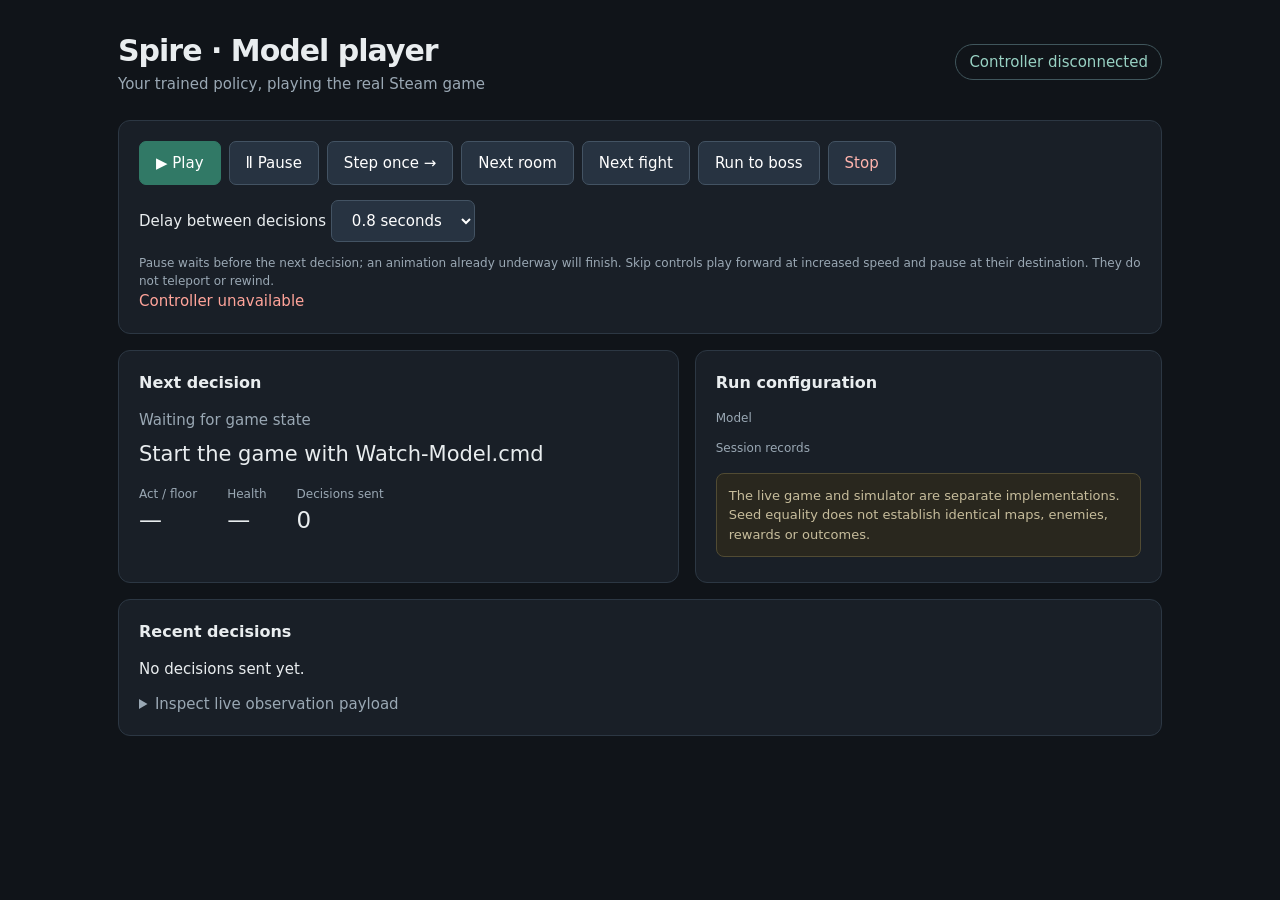
==== sts2_env/watch/watch.html @ 0602003b "Add real-game watch mode and bridge fixes for game v0.107.1 WatchSession applies the configured seed" ====
<!doctype html>
<html lang="en"><head><meta charset="utf-8"><meta name="viewport" content="width=device-width,initial-scale=1"><title>Spire · Model player</title>
<style>
:root{color-scheme:dark;font:15px/1.5 system-ui;background:#101419;color:#e9edef}*{box-sizing:border-box}body{margin:0;padding:28px;max-width:1100px;margin:auto}h1{font-size:30px;letter-spacing:-1px;margin:0}h2{font-size:16px;margin:0 0 14px}.sub{color:#9aa8b4}header{display:flex;align-items:center;justify-content:space-between;margin-bottom:24px}.badge{border:1px solid #40565c;padding:6px 13px;border-radius:30px;color:#98d1c3}.panel{background:#191f27;border:1px solid #2c3743;border-radius:12px;padding:20px;margin:16px 0}.buttons{display:flex;gap:8px;flex-wrap:wrap}button,select{font:inherit;padding:10px 16px;border:1px solid #435363;border-radius:7px;background:#273341;color:#fff;cursor:pointer}button:hover{background:#35475a}button.primary{background:#317966;border-color:#317966}button.danger{color:#ffb4ad}button:disabled{opacity:.4;cursor:default}.grid{display:grid;grid-template-columns:1.2fr 1fr;gap:16px}.value{font-size:23px}.metrics{display:flex;gap:30px;margin-top:14px}.small{font-size:12px;color:#9aa8b4}.note{font-size:13px;color:#c7bd9c;background:#29271e;border:1px solid #514b33;border-radius:8px;padding:12px;margin-top:16px}.action{font-size:21px;margin:8px 0}.bar{background:#293642;height:7px;border-radius:4px;margin-top:5px}.bar span{display:block;background:#78bba9;height:100%;border-radius:4px}.option{margin-bottom:14px}.row{display:flex;justify-content:space-between;gap:12px}.path{overflow-wrap:anywhere;font-family:ui-monospace,monospace;font-size:12px}.history{max-height:280px;overflow:auto}.entry{padding:10px 0;border-bottom:1px solid #303a45}.error{color:#ffa49a;white-space:pre-wrap}details{margin-top:12px}pre{overflow:auto;max-height:240px;font-size:12px}@media(max-width:700px){body{padding:16px}.grid{grid-template-columns:1fr}.metrics{gap:15px}}
</style></head><body>
<header><div><h1>Spire · Model player</h1><div class="sub">Your trained policy, playing the real Steam game</div></div><div class="badge" id="status">Connecting…</div></header>
<div class="panel"><div class="buttons"><button class="primary" data-action="play">▶ Play</button><button data-action="pause">Ⅱ Pause</button><button data-action="step">Step once →</button><button data-action="next_room">Next room</button><button data-action="next_combat">Next fight</button><button data-action="boss">Run to boss</button><button class="danger" data-action="stop">Stop</button></div>
<div style="margin-top:15px"><label for="delay">Delay between decisions </label><select id="delay"><option value="0">No delay</option><option value="0.4">0.4 seconds</option><option value="0.8" selected>0.8 seconds</option><option value="1.5">1.5 seconds</option><option value="3">3 seconds</option></select></div>
<div class="small" style="margin-top:12px">Pause waits before the next decision; an animation already underway will finish. Skip controls play forward at increased speed and pause at their destination. They do not teleport or rewind.</div>
<div id="error" class="error"></div></div>
<div class="grid"><section class="panel" style="margin:0"><h2>Next decision</h2><div class="sub" id="phase">Waiting for game state</div><div class="action" id="action">Start the game with Watch-Model.cmd</div><div class="small" id="source"></div><div class="metrics"><div><div class="small">Act / floor</div><div class="value" id="floor">—</div></div><div><div class="small">Health</div><div class="value" id="hp">—</div></div><div><div class="small">Decisions sent</div><div class="value" id="count">0</div></div></div><div id="probabilities" style="margin-top:25px"></div></section>
<section class="panel" style="margin:0"><h2>Run configuration</h2><div id="scenario"></div><div class="small" style="margin-top:12px">Model</div><div class="path" id="model"></div><div class="small" style="margin-top:12px">Session records</div><div class="path" id="records"></div><div class="note" id="parity">The live game and simulator are separate implementations. Seed equality does not establish identical maps, enemies, rewards or outcomes.</div></section></div>
<section class="panel"><h2>Recent decisions</h2><div class="history" id="history">No decisions sent yet.</div><details><summary class="sub">Inspect live observation payload</summary><pre id="payload"></pre></details></section>
<script>
const $=id=>document.getElementById(id);let busy=false;
async function control(command){try{let r=await fetch('/api/control',{method:'POST',headers:{'Content-Type':'application/json'},body:JSON.stringify(command)});if(!r.ok)throw Error((await r.json()).error);await refresh()}catch(e){$('error').textContent=e.message}}
document.querySelectorAll('[data-action]').forEach(b=>b.onclick=()=>control({action:b.dataset.action}));$('delay').onchange=()=>control({action:'delay',value:Number($('delay').value)});
function line(label,probability){let box=document.createElement('div');box.className='option';let row=document.createElement('div');row.className='row';let text=document.createElement('span');text.textContent=label;let value=document.createElement('span');value.textContent=(100*probability).toFixed(1)+'%';row.append(text,value);let bar=document.createElement('div');bar.className='bar';let fill=document.createElement('span');fill.style.width=(100*probability)+'%';bar.append(fill);box.append(row,bar);return box}
async function refresh(){if(busy)return;busy=true;try{let r=await fetch('/api/state');if(!r.ok)throw Error('Controller unavailable');let s=await r.json(),run=s.state.run_state||{},c=s.context,p=s.proposal;
if(document.activeElement!==$('delay')){if(![...$('delay').options].some(o=>o.value===String(s.delay))){$('delay').add(new Option(s.delay+' seconds',String(s.delay)))}$('delay').value=String(s.delay)}
$('status').textContent=s.status;$('error').textContent=s.error||'';$('action').textContent=p?p.label:'Waiting for a decision';$('source').textContent=p?p.source:'';$('phase').textContent=s.state.type||'Waiting for the game';$('floor').textContent=run.floor!==undefined?`${(run.act_index||0)+1} / ${run.floor}`:'—';$('hp').textContent=run.hp!==undefined?`${run.hp} / ${run.max_hp}`:'—';$('count').textContent=s.decisions;$('scenario').textContent=`${c.character} · Ascension ${c.ascension} · Seed ${c.seed} · ${c.task==='act1'?'Act 1 only':'Full run'} · Opening event ${c.start_with_neow?'included':'skipped'}`;$('model').textContent=c.model;$('records').textContent=c.records;$('parity').textContent=c.map_comparison+' Seed equality does not guarantee identical enemies, rewards or outcomes.';$('probabilities').replaceChildren(...(p?p.probabilities:[]).map(x=>line(x.label,x.probability)));$('history').replaceChildren(...s.history.map(x=>{let e=document.createElement('div');e.className='entry';e.textContent=`#${x.decision} · Floor ${x.floor} · ${x.label} — ${x.source}`;return e}));$('payload').textContent=JSON.stringify(s.state,null,2);document.querySelectorAll('[data-action]').forEach(b=>b.disabled=s.finished||s.stopped);
}catch(e){$('status').textContent='Controller disconnected';$('error').textContent=e.message}finally{busy=false}}
setInterval(refresh,500);refresh();
</script></body></html>
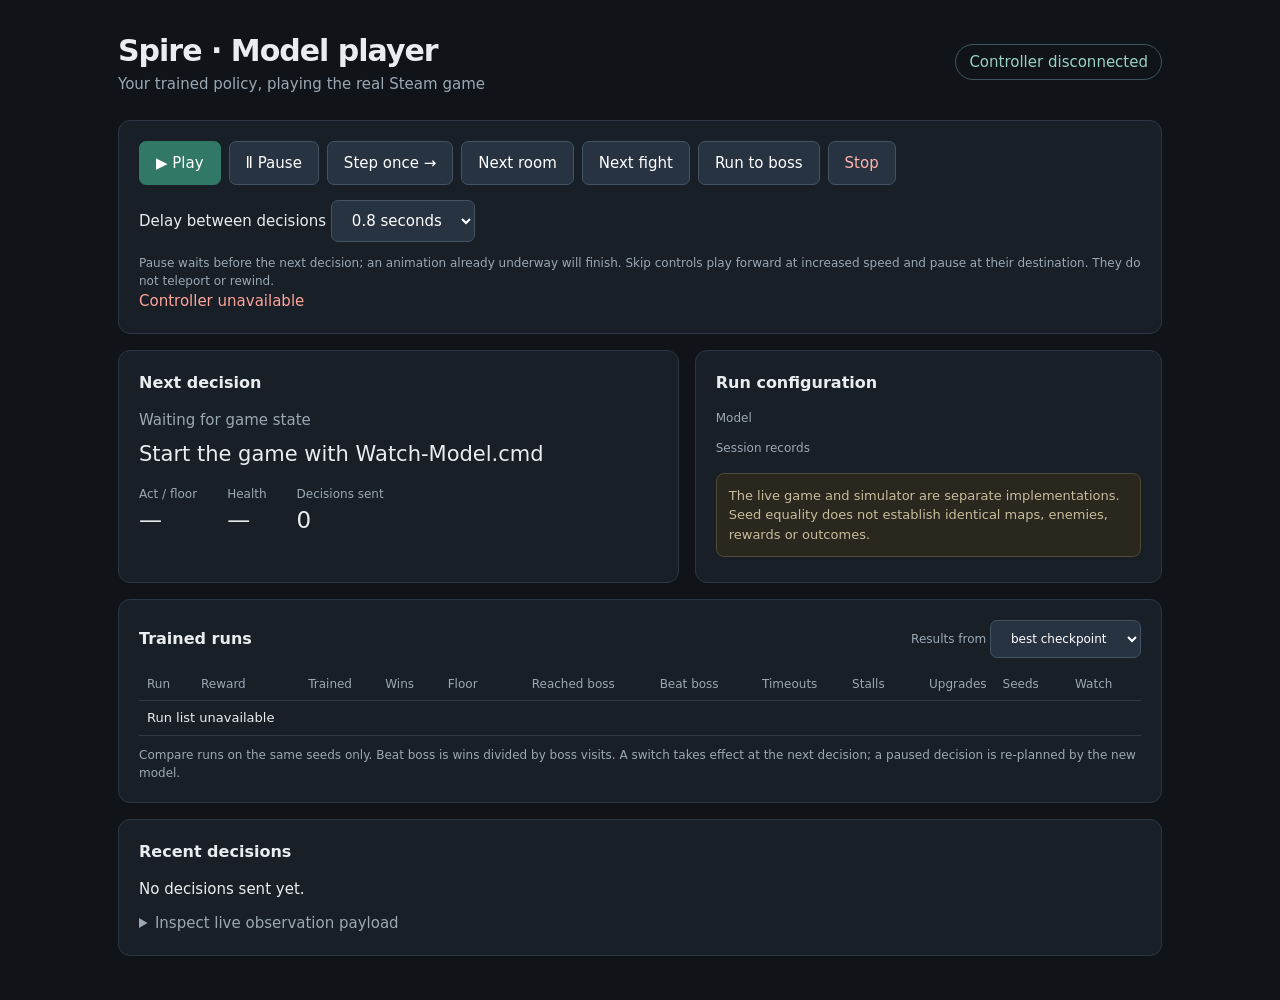
==== commit bbc0dd8f: "List trained runs in the Model player and switch models live The Model player now shows every Act 1/" ====
--- a/sts2_env/watch/watch.html
+++ b/sts2_env/watch/watch.html
@@ -1,7 +1,7 @@
 <!doctype html>
 <html lang="en"><head><meta charset="utf-8"><meta name="viewport" content="width=device-width,initial-scale=1"><title>Spire · Model player</title>
 <style>
-:root{color-scheme:dark;font:15px/1.5 system-ui;background:#101419;color:#e9edef}*{box-sizing:border-box}body{margin:0;padding:28px;max-width:1100px;margin:auto}h1{font-size:30px;letter-spacing:-1px;margin:0}h2{font-size:16px;margin:0 0 14px}.sub{color:#9aa8b4}header{display:flex;align-items:center;justify-content:space-between;margin-bottom:24px}.badge{border:1px solid #40565c;padding:6px 13px;border-radius:30px;color:#98d1c3}.panel{background:#191f27;border:1px solid #2c3743;border-radius:12px;padding:20px;margin:16px 0}.buttons{display:flex;gap:8px;flex-wrap:wrap}button,select{font:inherit;padding:10px 16px;border:1px solid #435363;border-radius:7px;background:#273341;color:#fff;cursor:pointer}button:hover{background:#35475a}button.primary{background:#317966;border-color:#317966}button.danger{color:#ffb4ad}button:disabled{opacity:.4;cursor:default}.grid{display:grid;grid-template-columns:1.2fr 1fr;gap:16px}.value{font-size:23px}.metrics{display:flex;gap:30px;margin-top:14px}.small{font-size:12px;color:#9aa8b4}.note{font-size:13px;color:#c7bd9c;background:#29271e;border:1px solid #514b33;border-radius:8px;padding:12px;margin-top:16px}.action{font-size:21px;margin:8px 0}.bar{background:#293642;height:7px;border-radius:4px;margin-top:5px}.bar span{display:block;background:#78bba9;height:100%;border-radius:4px}.option{margin-bottom:14px}.row{display:flex;justify-content:space-between;gap:12px}.path{overflow-wrap:anywhere;font-family:ui-monospace,monospace;font-size:12px}.history{max-height:280px;overflow:auto}.entry{padding:10px 0;border-bottom:1px solid #303a45}.error{color:#ffa49a;white-space:pre-wrap}details{margin-top:12px}pre{overflow:auto;max-height:240px;font-size:12px}@media(max-width:700px){body{padding:16px}.grid{grid-template-columns:1fr}.metrics{gap:15px}}
+:root{color-scheme:dark;font:15px/1.5 system-ui;background:#101419;color:#e9edef}*{box-sizing:border-box}body{margin:0;padding:28px;max-width:1100px;margin:auto}h1{font-size:30px;letter-spacing:-1px;margin:0}h2{font-size:16px;margin:0 0 14px}.sub{color:#9aa8b4}header{display:flex;align-items:center;justify-content:space-between;margin-bottom:24px}.badge{border:1px solid #40565c;padding:6px 13px;border-radius:30px;color:#98d1c3}.panel{background:#191f27;border:1px solid #2c3743;border-radius:12px;padding:20px;margin:16px 0}.buttons{display:flex;gap:8px;flex-wrap:wrap}button,select{font:inherit;padding:10px 16px;border:1px solid #435363;border-radius:7px;background:#273341;color:#fff;cursor:pointer}button:hover{background:#35475a}button.primary{background:#317966;border-color:#317966}button.danger{color:#ffb4ad}button:disabled{opacity:.4;cursor:default}.grid{display:grid;grid-template-columns:1.2fr 1fr;gap:16px}.value{font-size:23px}.metrics{display:flex;gap:30px;margin-top:14px}.small{font-size:12px;color:#9aa8b4}.note{font-size:13px;color:#c7bd9c;background:#29271e;border:1px solid #514b33;border-radius:8px;padding:12px;margin-top:16px}.action{font-size:21px;margin:8px 0}.bar{background:#293642;height:7px;border-radius:4px;margin-top:5px}.bar span{display:block;background:#78bba9;height:100%;border-radius:4px}.option{margin-bottom:14px}.row{display:flex;justify-content:space-between;gap:12px}.path{overflow-wrap:anywhere;font-family:ui-monospace,monospace;font-size:12px}.history{max-height:280px;overflow:auto}.entry{padding:10px 0;border-bottom:1px solid #303a45}.error{color:#ffa49a;white-space:pre-wrap}details{margin-top:12px}pre{overflow:auto;max-height:240px;font-size:12px}.runs-top{display:flex;justify-content:space-between;align-items:center;gap:12px;flex-wrap:wrap;margin-bottom:10px}.table-wrap{overflow-x:auto}table{width:100%;border-collapse:collapse;font-size:13px}th,td{padding:7px 8px;border-bottom:1px solid #303a45;text-align:right;white-space:nowrap}th{color:#9aa8b4;font-weight:500;font-size:12px}.left{text-align:left}tr.group td{color:#98d1c3;font-size:12px;text-align:left;padding-top:16px}tr.current td{background:#1f2c2a}.chip{font-size:11px;border:1px solid #40565c;border-radius:20px;padding:1px 7px;margin-left:7px;color:#98d1c3}button.mini{padding:4px 10px;font-size:12px;margin-right:4px}@media(max-width:700px){body{padding:16px}.grid{grid-template-columns:1fr}.metrics{gap:15px}}
 </style></head><body>
 <header><div><h1>Spire · Model player</h1><div class="sub">Your trained policy, playing the real Steam game</div></div><div class="badge" id="status">Connecting…</div></header>
 <div class="panel"><div class="buttons"><button class="primary" data-action="play">▶ Play</button><button data-action="pause">Ⅱ Pause</button><button data-action="step">Step once →</button><button data-action="next_room">Next room</button><button data-action="next_combat">Next fight</button><button data-action="boss">Run to boss</button><button class="danger" data-action="stop">Stop</button></div>
@@ -10,6 +10,9 @@
 <div id="error" class="error"></div></div>
 <div class="grid"><section class="panel" style="margin:0"><h2>Next decision</h2><div class="sub" id="phase">Waiting for game state</div><div class="action" id="action">Start the game with Watch-Model.cmd</div><div class="small" id="source"></div><div class="metrics"><div><div class="small">Act / floor</div><div class="value" id="floor">—</div></div><div><div class="small">Health</div><div class="value" id="hp">—</div></div><div><div class="small">Decisions sent</div><div class="value" id="count">0</div></div></div><div id="probabilities" style="margin-top:25px"></div></section>
 <section class="panel" style="margin:0"><h2>Run configuration</h2><div id="scenario"></div><div class="small" style="margin-top:12px">Model</div><div class="path" id="model"></div><div class="small" style="margin-top:12px">Session records</div><div class="path" id="records"></div><div class="note" id="parity">The live game and simulator are separate implementations. Seed equality does not establish identical maps, enemies, rewards or outcomes.</div></section></div>
+<section class="panel"><div class="runs-top"><h2 style="margin:0">Trained runs</h2><label class="small" for="results">Results from <select id="results"><option value="best">best checkpoint</option><option value="final">final model</option><option value="latest">latest validation</option></select></label></div>
+<div class="table-wrap"><table><thead><tr><th class="left">Run</th><th class="left">Reward</th><th>Trained</th><th>Wins</th><th>Floor</th><th>Reached boss</th><th>Beat boss</th><th>Timeouts</th><th>Stalls</th><th>Upgrades</th><th class="left">Seeds</th><th class="left">Watch</th></tr></thead><tbody id="runs"><tr><td class="left" colspan="12">Loading runs…</td></tr></tbody></table></div>
+<div class="small" style="margin-top:10px">Compare runs on the same seeds only. Beat boss is wins divided by boss visits. A switch takes effect at the next decision; a paused decision is re-planned by the new model.</div></section>
 <section class="panel"><h2>Recent decisions</h2><div class="history" id="history">No decisions sent yet.</div><details><summary class="sub">Inspect live observation payload</summary><pre id="payload"></pre></details></section>
 <script>
 const $=id=>document.getElementById(id);let busy=false;
@@ -20,5 +23,19 @@
 if(document.activeElement!==$('delay')){if(![...$('delay').options].some(o=>o.value===String(s.delay))){$('delay').add(new Option(s.delay+' seconds',String(s.delay)))}$('delay').value=String(s.delay)}
 $('status').textContent=s.status;$('error').textContent=s.error||'';$('action').textContent=p?p.label:'Waiting for a decision';$('source').textContent=p?p.source:'';$('phase').textContent=s.state.type||'Waiting for the game';$('floor').textContent=run.floor!==undefined?`${(run.act_index||0)+1} / ${run.floor}`:'—';$('hp').textContent=run.hp!==undefined?`${run.hp} / ${run.max_hp}`:'—';$('count').textContent=s.decisions;$('scenario').textContent=`${c.character} · Ascension ${c.ascension} · Seed ${c.seed} · ${c.task==='act1'?'Act 1 only':'Full run'} · Opening event ${c.start_with_neow?'included':'skipped'}`;$('model').textContent=c.model;$('records').textContent=c.records;$('parity').textContent=c.map_comparison+' Seed equality does not guarantee identical enemies, rewards or outcomes.';$('probabilities').replaceChildren(...(p?p.probabilities:[]).map(x=>line(x.label,x.probability)));$('history').replaceChildren(...s.history.map(x=>{let e=document.createElement('div');e.className='entry';e.textContent=`#${x.decision} · Floor ${x.floor} · ${x.label} — ${x.source}`;return e}));$('payload').textContent=JSON.stringify(s.state,null,2);document.querySelectorAll('[data-action]').forEach(b=>b.disabled=s.finished||s.stopped);
 }catch(e){$('status').textContent='Controller disconnected';$('error').textContent=e.message}finally{busy=false}}
+let runsData=null;const fmt=v=>v==null?'—':Number(v).toFixed(2),pc=v=>v==null?'—':(100*v).toFixed(1)+'%',count=v=>v==null?'—':String(v),size=n=>n==null?'—':n>=1e6?(n/1e6).toFixed(1)+'M':Math.round(n/1e3)+'K';
+function cell(text,cls,span){let td=document.createElement('td');td.textContent=text;if(cls)td.className=cls;if(span)td.colSpan=span;return td}
+async function loadRuns(){try{let r=await fetch('/api/runs');if(!r.ok)throw Error('Run list unavailable');runsData=await r.json();renderRuns()}catch(e){let tr=document.createElement('tr');tr.append(cell(e.message,'left',12));$('runs').replaceChildren(tr)}}
+function renderRuns(){if(!runsData)return;let which=$('results').value,current=runsData.current||{},rows=[],group=null;
+for(const run of runsData.runs){if(run.group!==group){group=run.group;let g=document.createElement('tr');g.className='group';g.append(cell(group,'left',12));rows.push(g)}
+let res=run.results[which],playing=run.id===current.run,tr=document.createElement('tr');if(playing)tr.className='current';
+let name=cell(run.name,'left'),chip=document.createElement('span');chip.className='chip';chip.textContent=playing?'playing '+current.model:run.status==='training'&&run.steps&&run.target_steps?'training '+Math.round(100*run.steps/run.target_steps)+'%':run.status;name.append(chip);
+let rw=run.reward,reward=rw.hp==null?rw.profile:`${rw.profile} · HP ${rw.hp} · upgrade ${rw.upgrade}`;
+tr.append(name,cell(reward,'left'),cell(size(run.steps??run.target_steps)));
+if(res)tr.append(cell(`${res.wins}/${res.episodes} (${pc(res.win_rate)})`),cell(fmt(res.average_floor)),cell(pc(res.boss_reached_rate)),cell(pc(res.boss_conversion_rate)),cell(count(res.timeouts)),cell(count(res.stalls)),cell(fmt(res.upgraded_cards)),cell(run.seeds[which],'left'));
+else tr.append(cell('No '+$('results').selectedOptions[0].text+' results yet','left',8));
+let watch=cell('','left');for(const model of ['best','final']){let b=document.createElement('button');b.className='mini';b.textContent=playing&&current.model===model?'Playing '+model:'Watch '+model;let reason=run.playable[model];b.disabled=Boolean(reason)||(playing&&current.model===model);if(reason)b.title=reason;b.onclick=async()=>{await control({action:'use_model',run:run.id,model});setTimeout(loadRuns,1500)};watch.append(b)}tr.append(watch);rows.push(tr)}
+$('runs').replaceChildren(...rows)}
+$('results').onchange=renderRuns;setInterval(loadRuns,20000);loadRuns();
 setInterval(refresh,500);refresh();
 </script></body></html>
